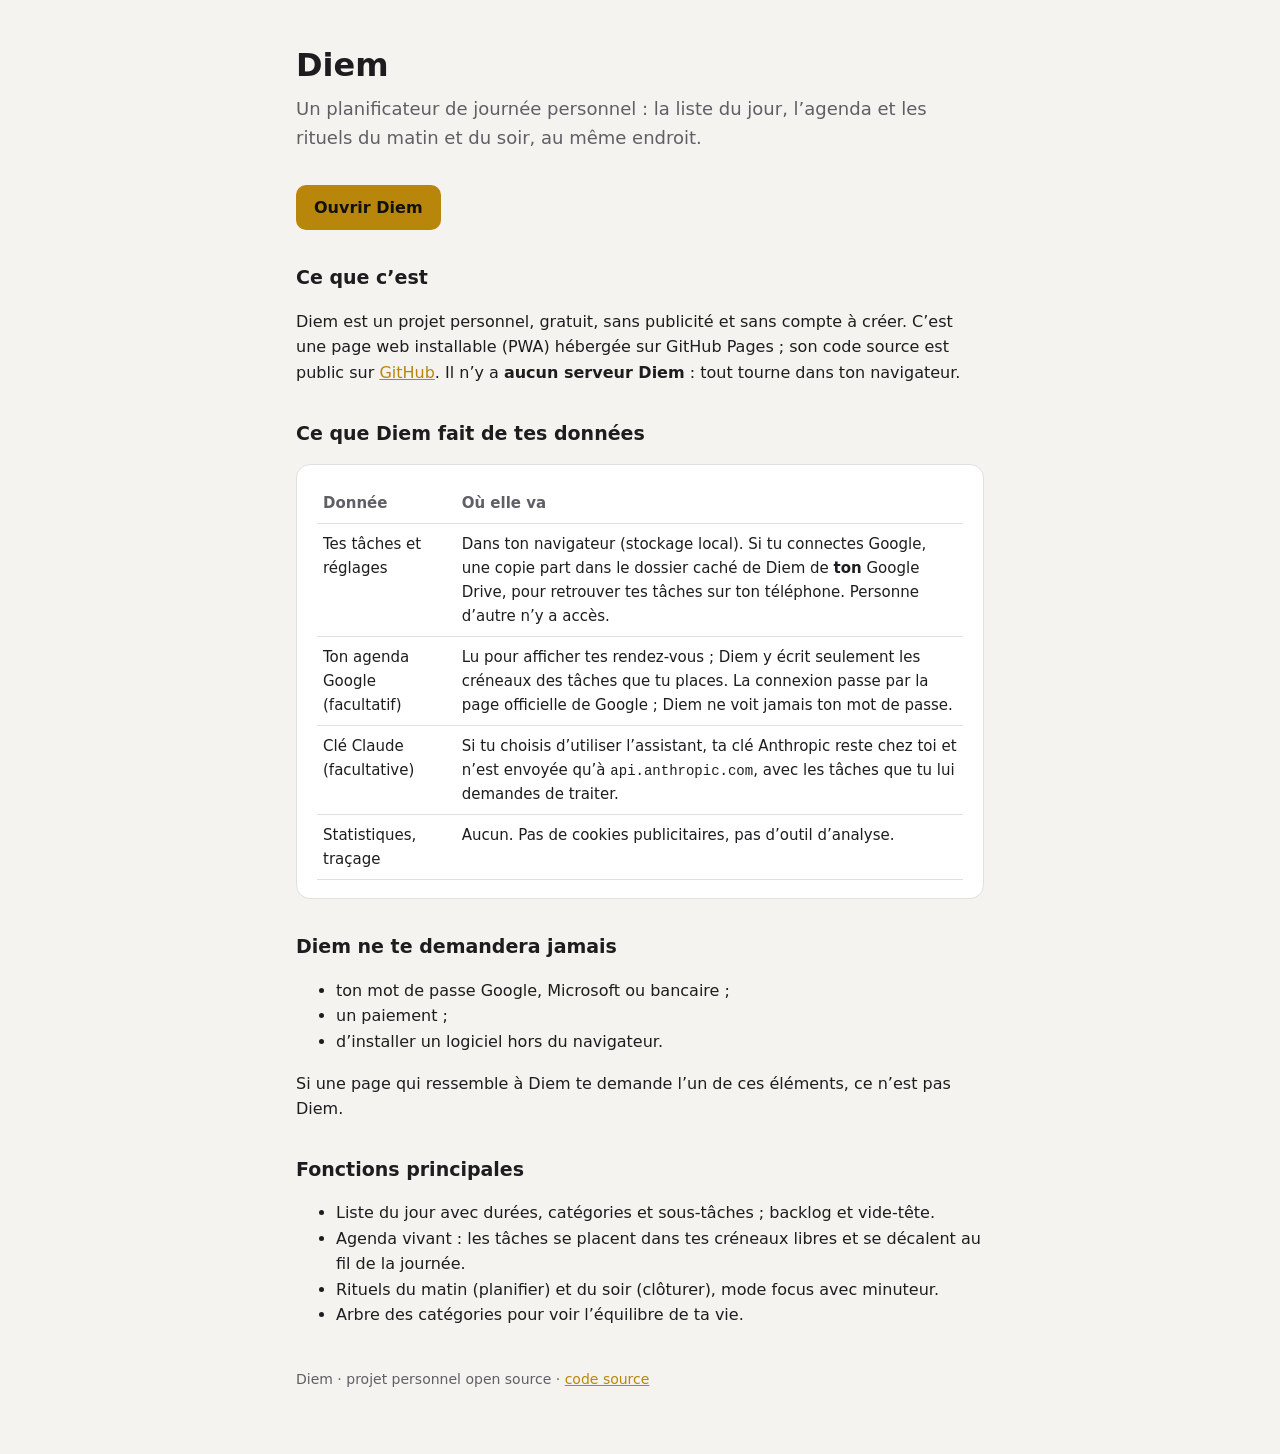
==== about.html @ 4778d257 "Veille : site rassurant (noindex, page À propos, clé derrière un bouton) et glisser au doigt avec po" ====
<!DOCTYPE html>
<html lang="fr">
<head>
<meta charset="utf-8">
<meta name="viewport" content="width=device-width,initial-scale=1">
<meta name="robots" content="noindex, nofollow">
<meta name="description" content="Diem est un planificateur de journée personnel, gratuit et sans serveur. Cette page explique ce qu’il fait et ce qu’il fait de tes données.">
<title>À propos de Diem</title>
<link rel="icon" href="diem-icon.svg?v=1" type="image/svg+xml">
<style>
:root{--bg:#f4f3ef;--card:#fff;--ink:#1d1d1f;--mute:#5f5f66;--line:#e2e0da;--acc:#b8860b;color-scheme:light dark}
@media (prefers-color-scheme:dark){:root{--bg:#101012;--card:#1a1a1d;--ink:#ececee;--mute:#a0a0a8;--line:#2c2c31;--acc:#e0b04a}}
*{box-sizing:border-box}
body{margin:0;background:var(--bg);color:var(--ink);font:16px/1.6 Inter,system-ui,-apple-system,"Segoe UI",sans-serif}
main{max-width:720px;margin:0 auto;padding:40px 16px 64px}
h1{font-size:32px;margin:0 0 4px}
h2{font-size:19px;margin:32px 0 8px}
p,li{color:var(--ink)}
.lead{color:var(--mute);font-size:18px;margin:0 0 24px}
.card{background:var(--card);border:1px solid var(--line);border-radius:14px;padding:18px 20px;margin:16px 0}
table{width:100%;border-collapse:collapse;font-size:15px}
th,td{text-align:left;padding:8px 6px;border-bottom:1px solid var(--line);vertical-align:top}
th{color:var(--mute);font-weight:600}
code{font-size:14px}
a{color:var(--acc)}
.open{display:inline-block;margin-top:8px;padding:10px 18px;border-radius:10px;background:var(--acc);color:#111;font-weight:600;text-decoration:none}
footer{margin-top:40px;color:var(--mute);font-size:14px}
</style>
</head>
<body>
<main>
<h1>Diem</h1>
<p class="lead">Un planificateur de journée personnel : la liste du jour, l’agenda et les rituels du matin et du soir, au même endroit.</p>
<a class="open" href="./">Ouvrir Diem</a>

<h2>Ce que c’est</h2>
<p>Diem est un projet personnel, gratuit, sans publicité et sans compte à créer. C’est une page web installable (PWA) hébergée sur GitHub Pages ; son code source est public sur <a href="https://github.com/BohBotGitHub/journee">GitHub</a>. Il n’y a <b>aucun serveur Diem</b> : tout tourne dans ton navigateur.</p>

<h2>Ce que Diem fait de tes données</h2>
<div class="card">
<table>
<tr><th>Donnée</th><th>Où elle va</th></tr>
<tr><td>Tes tâches et réglages</td><td>Dans ton navigateur (stockage local). Si tu connectes Google, une copie part dans le dossier caché de Diem de <b>ton</b> Google Drive, pour retrouver tes tâches sur ton téléphone. Personne d’autre n’y a accès.</td></tr>
<tr><td>Ton agenda Google (facultatif)</td><td>Lu pour afficher tes rendez-vous ; Diem y écrit seulement les créneaux des tâches que tu places. La connexion passe par la page officielle de Google ; Diem ne voit jamais ton mot de passe.</td></tr>
<tr><td>Clé Claude (facultative)</td><td>Si tu choisis d’utiliser l’assistant, ta clé Anthropic reste chez toi et n’est envoyée qu’à <code>api.anthropic.com</code>, avec les tâches que tu lui demandes de traiter.</td></tr>
<tr><td>Statistiques, traçage</td><td>Aucun. Pas de cookies publicitaires, pas d’outil d’analyse.</td></tr>
</table>
</div>

<h2>Diem ne te demandera jamais</h2>
<ul>
<li>ton mot de passe Google, Microsoft ou bancaire ;</li>
<li>un paiement ;</li>
<li>d’installer un logiciel hors du navigateur.</li>
</ul>
<p>Si une page qui ressemble à Diem te demande l’un de ces éléments, ce n’est pas Diem.</p>

<h2>Fonctions principales</h2>
<ul>
<li>Liste du jour avec durées, catégories et sous-tâches ; backlog et vide-tête.</li>
<li>Agenda vivant : les tâches se placent dans tes créneaux libres et se décalent au fil de la journée.</li>
<li>Rituels du matin (planifier) et du soir (clôturer), mode focus avec minuteur.</li>
<li>Arbre des catégories pour voir l’équilibre de ta vie.</li>
</ul>

<footer>Diem · projet personnel open source · <a href="https://github.com/BohBotGitHub/journee">code source</a></footer>
</main>
</body>
</html>
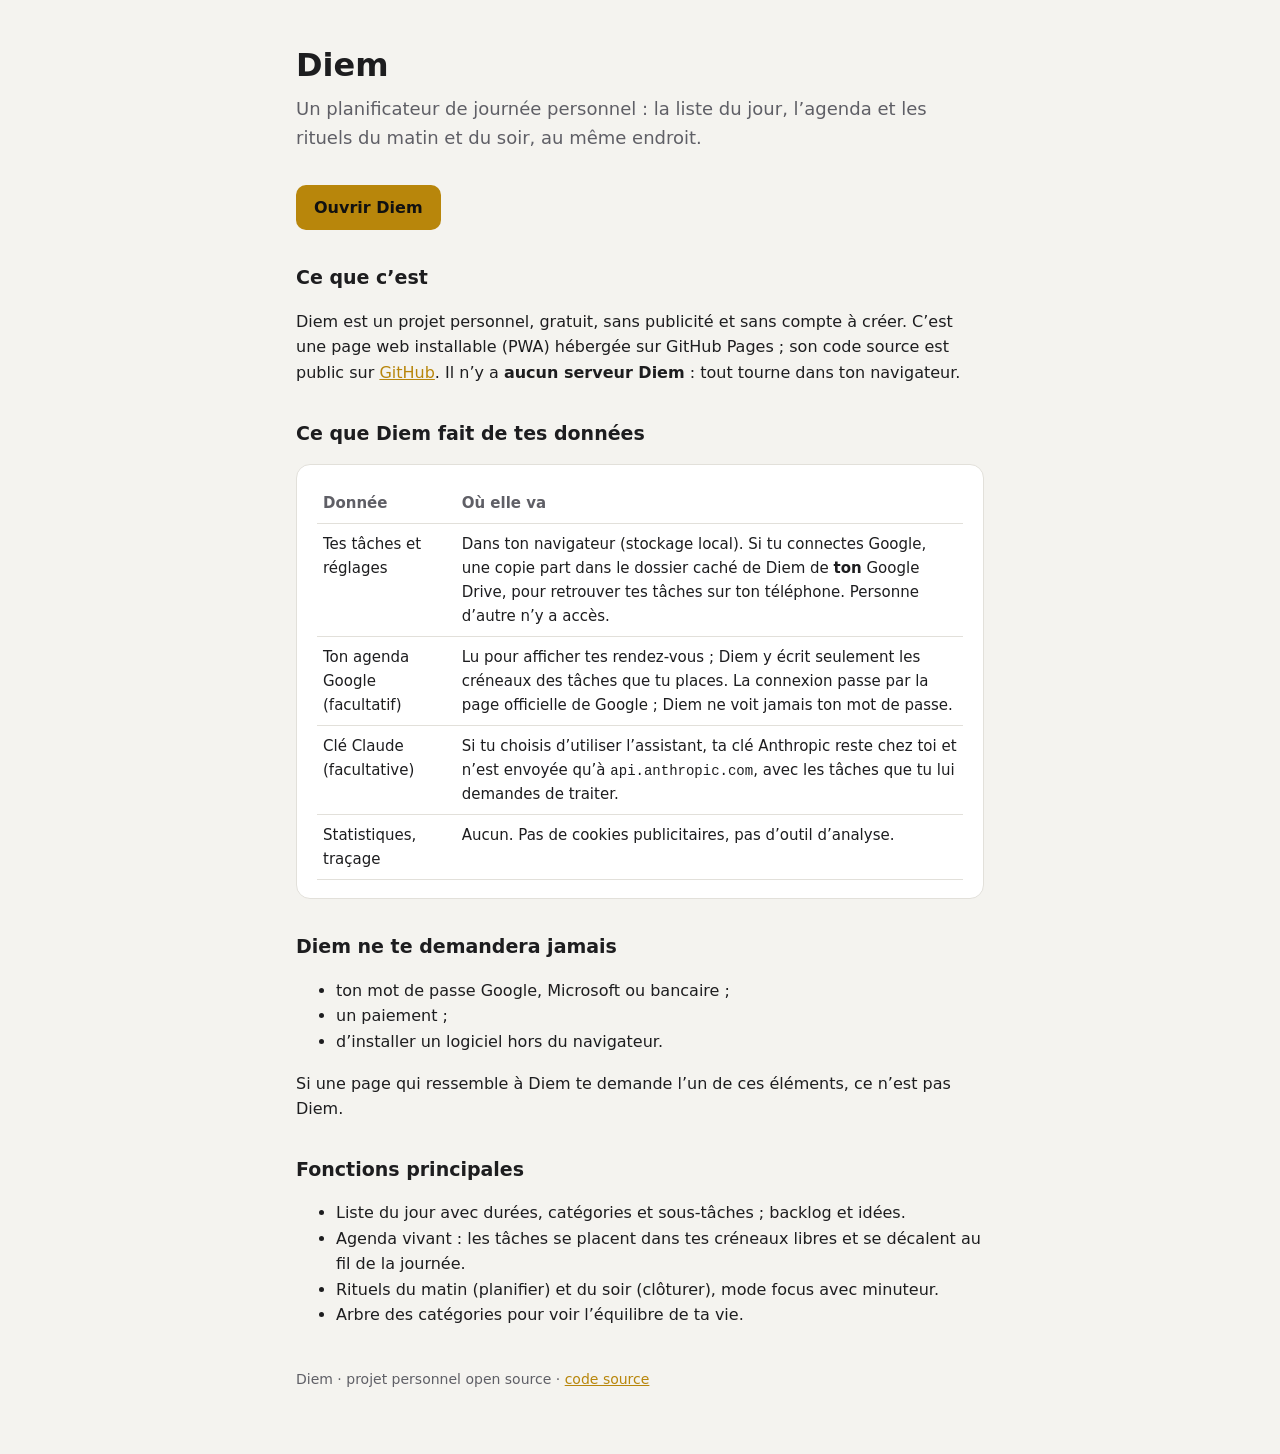
==== commit 852a94d6: "v2.1.1 : une suppression l'emporte sur un placement ou un report automatique d'un autre appareil ; «" ====
--- a/about.html
+++ b/about.html
@@ -3,7 +3,7 @@
 <head>
 <meta charset="utf-8">
 <meta name="viewport" content="width=device-width,initial-scale=1">
-<meta name="robots" content="noindex, nofollow">
+<meta name="robots" content="index, follow">
 <meta name="description" content="Diem est un planificateur de journée personnel, gratuit et sans serveur. Cette page explique ce qu’il fait et ce qu’il fait de tes données.">
 <title>À propos de Diem</title>
 <link rel="icon" href="diem-icon.svg?v=1" type="image/svg+xml">
@@ -57,7 +57,7 @@
 
 <h2>Fonctions principales</h2>
 <ul>
-<li>Liste du jour avec durées, catégories et sous-tâches ; backlog et vide-tête.</li>
+<li>Liste du jour avec durées, catégories et sous-tâches ; backlog et idées.</li>
 <li>Agenda vivant : les tâches se placent dans tes créneaux libres et se décalent au fil de la journée.</li>
 <li>Rituels du matin (planifier) et du soir (clôturer), mode focus avec minuteur.</li>
 <li>Arbre des catégories pour voir l’équilibre de ta vie.</li>
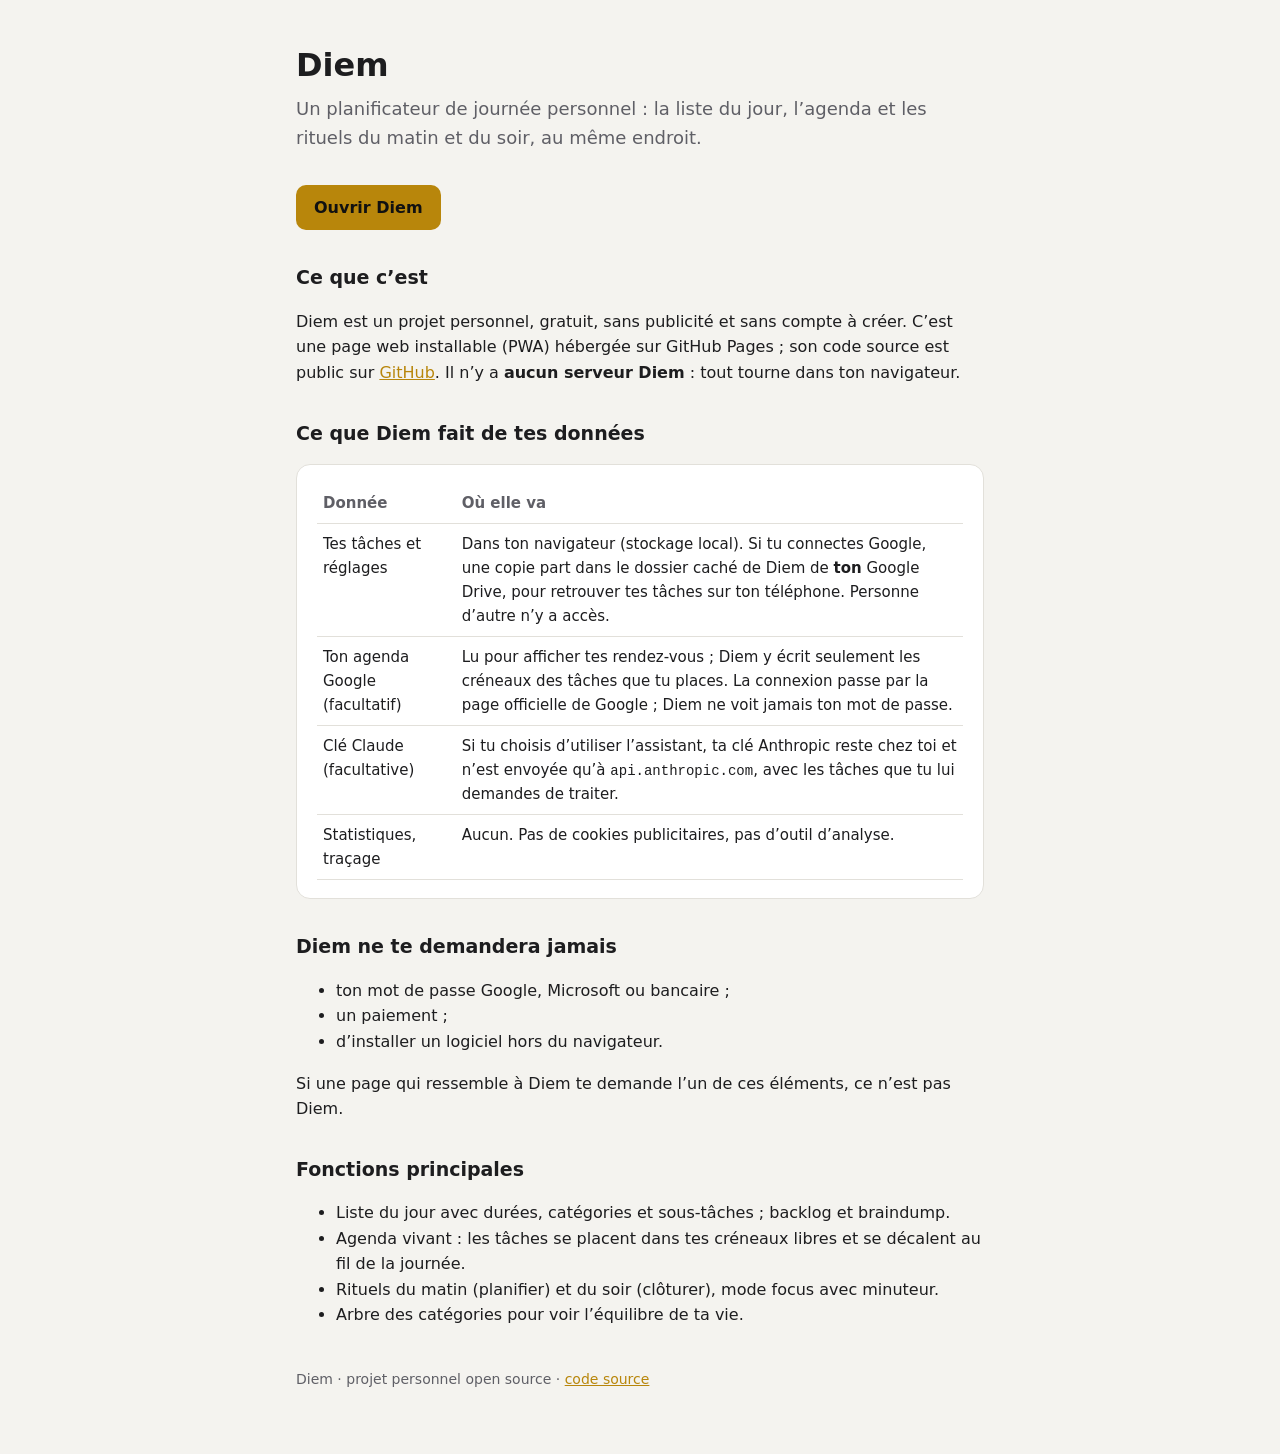
==== commit c3ebe6f5: "v2.3 : Habitudes (page, éditeur, pastilles du jour, tâche liée, série et force, revue de la semaine," ====
--- a/about.html
+++ b/about.html
@@ -57,7 +57,7 @@
 
 <h2>Fonctions principales</h2>
 <ul>
-<li>Liste du jour avec durées, catégories et sous-tâches ; backlog et idées.</li>
+<li>Liste du jour avec durées, catégories et sous-tâches ; backlog et braindump.</li>
 <li>Agenda vivant : les tâches se placent dans tes créneaux libres et se décalent au fil de la journée.</li>
 <li>Rituels du matin (planifier) et du soir (clôturer), mode focus avec minuteur.</li>
 <li>Arbre des catégories pour voir l’équilibre de ta vie.</li>
